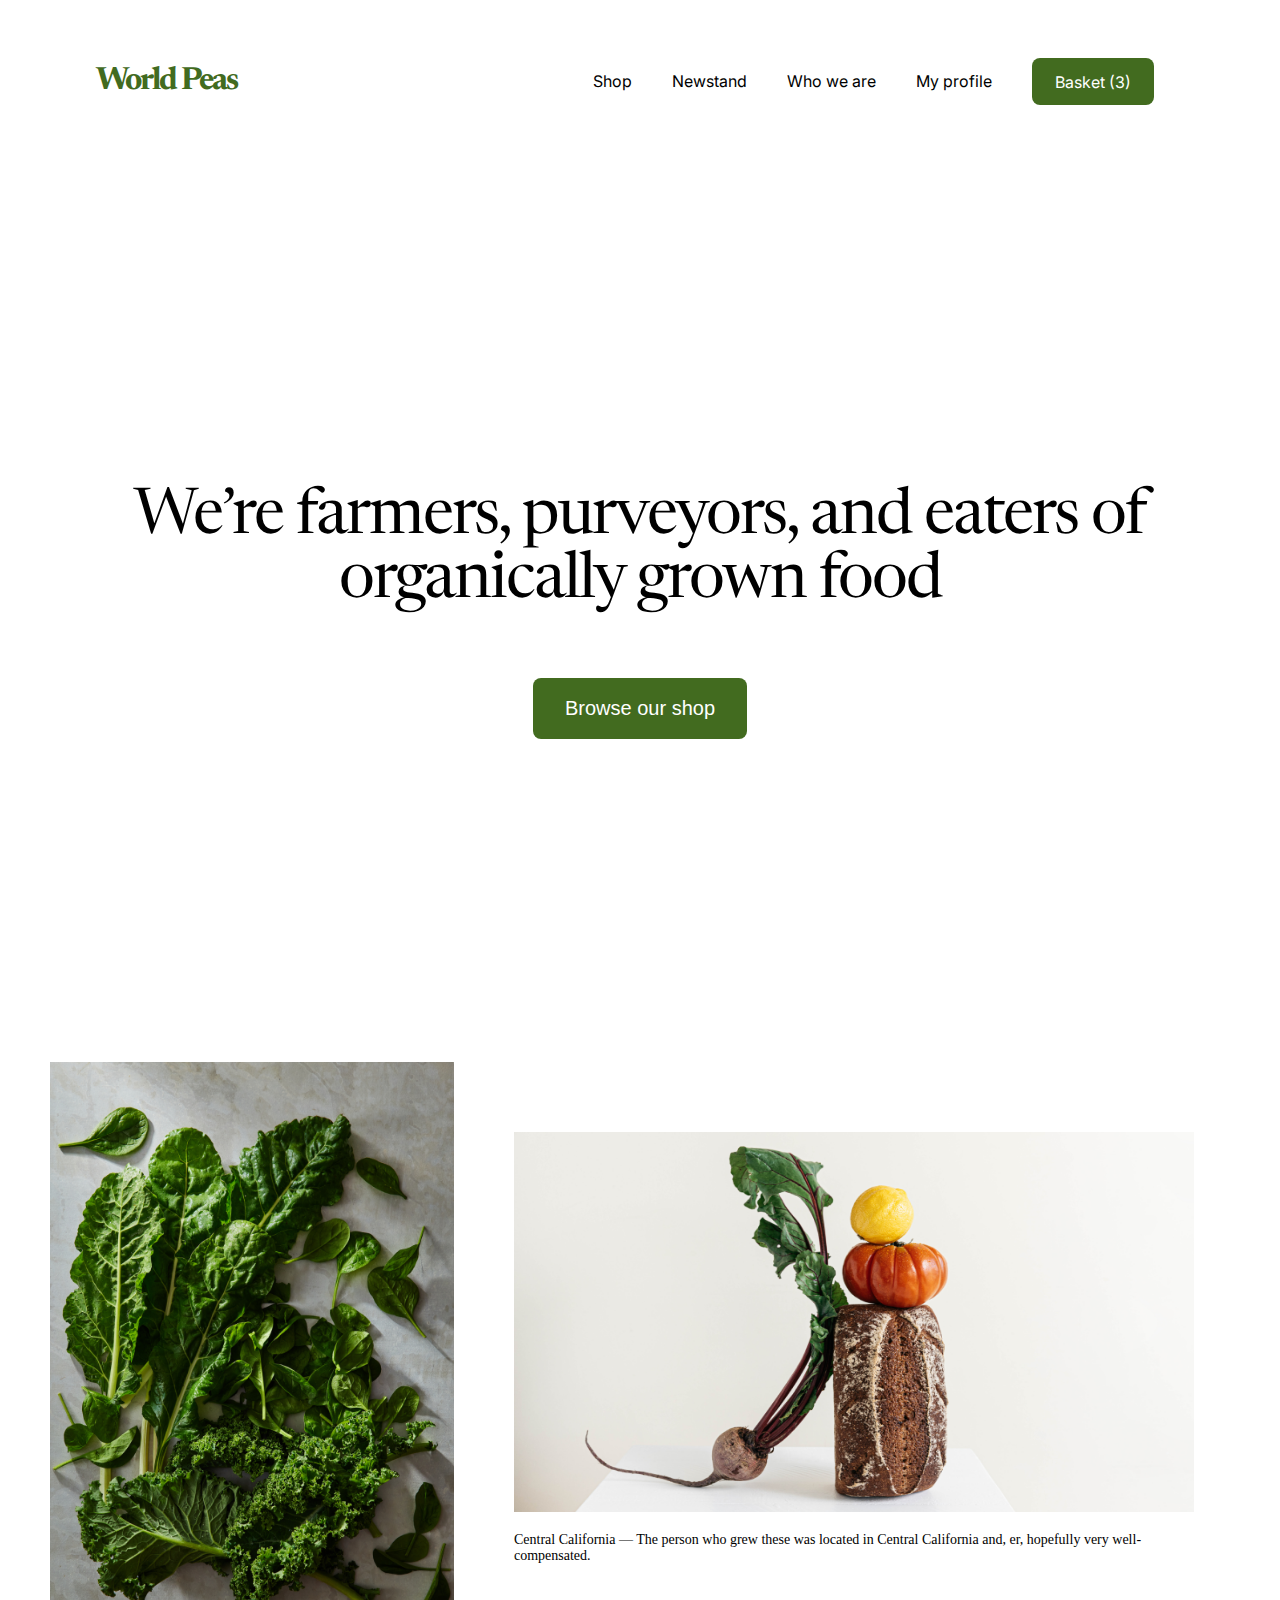
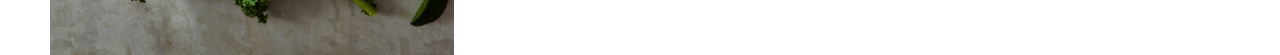
==== index.html @ 2a52c4ac "Add: New Section" ====
<!DOCTYPE html>
<html lang="en">
<head>
    <meta charset="UTF-8">
    <meta name="viewport" content="width=device-width, initial-scale=1.0">
    <title>World Peas</title>
    <link rel="preconnect" href="https://fonts.googleapis.com">
    <link rel="preconnect" href="https://fonts.gstatic.com" crossorigin>
    <link href="https://fonts.googleapis.com/css2?family=Newsreader:ital,opsz,wght@0,6..72,200..800;1,6..72,200..800&display=swap" rel="stylesheet">
    <link rel="stylesheet" href="assets/styles/main.css">
    <link rel="preconnect" href="https://fonts.googleapis.com">
    <link rel="preconnect" href="https://fonts.gstatic.com" crossorigin>
    <link href="https://fonts.googleapis.com/css2?family=Inter:ital,opsz,wght@0,14..32,100..900;1,14..32,100..900&family=Newsreader:ital,opsz,wght@0,6..72,200..800;1,6..72,200..800&display=swap" rel="stylesheet">
</head>
<body>
    <header>
        <nav>
            <h2>World Peas</h2>
            <div>
                <ul>
                    <li><a href="#">Shop</a></li>
                    <li><a href="#">Newstand</a></li>
                    <li><a href="#">Who we are</a></li>
                    <li><a href="#">My profile</a></li>
                    <li><a href="#" class="Basket">Basket (3)</a></li>
                </ul>
            </div>
        </nav>
    </header>
    
    <section class="head">
        <h1>We’re farmers, 
            purveyors, and eaters of organically 
            grown food
        </h1>
        <input type="button" value="Browse our shop">
    </section>
    <section class="img">
        <img src="assets/images/jonathan-kemper-1HHrdIoLFpU-unsplash 1.png" alt="">
        <div>
            <img src="assets/images/Stocksy_txp226f62b2aNe300_Medium_4582193 1.png" alt="">
            <p>Central California — The person who grew these was located in Central California and, er, hopefully very well-compensated.</p>
        </div>
    </section>



    <script src="assets/javascript/main.js"></script>
</body>
</html>
---- assets/styles/main.css ----
* {
    margin: 0;
    padding: 0;
    box-sizing: border-box;
}
:root{
    --DarkMossGreen: #426B1F;
}

nav {
    display: flex;
    justify-content: space-between;
    align-items: center;
    padding: 41px 96px;
    font-family: "Inter", sans-serif;
}

nav h2 {
    color:  var(--DarkMossGreen);
    font-size: 32px;
    font-family: "Newsreader", serif;
    letter-spacing: -2px;
    
}

nav div ul {
    display: flex;
    padding: 10px;
}

nav div ul li {

    padding: 20px;
    list-style-type: none;
}

nav div ul li a {
    text-decoration: none;
    color: #000;
}

.Basket {
    padding: 13.5px 23px;
    background-color: var(--DarkMossGreen);
    border-radius: 8px;
    color: #fff;
}
.head{
    width: 100%;
    height: 100vh;
    display: flex;
    flex-direction: column;
    justify-content: center;
    text-align: center;
    align-items: center;
}
.head h1{
    font-size: 64px;
    font-family: "Newsreader", serif;
    font-weight: 400;
    letter-spacing: -2px;
}
.head input{
    font-size: 20px;
    margin-top: 64px;
    padding: 19px 32px;
    background-color: var(--DarkMossGreen);
    color: #fff;
    border-radius: 8px;
    border: none;
}

.img{
    display: flex;

}
.img img{
    width: 404px;
    height: 593px;
    margin-left: 50px;
    
}
.img div img{
    width: 680px;
    height: 380px;
    margin: 16px;
    margin: 70px 16px 16px 60px;
}
.img div p{
    font-size: 14px;
    margin-left: 60px;
    max-width: 630px;
}
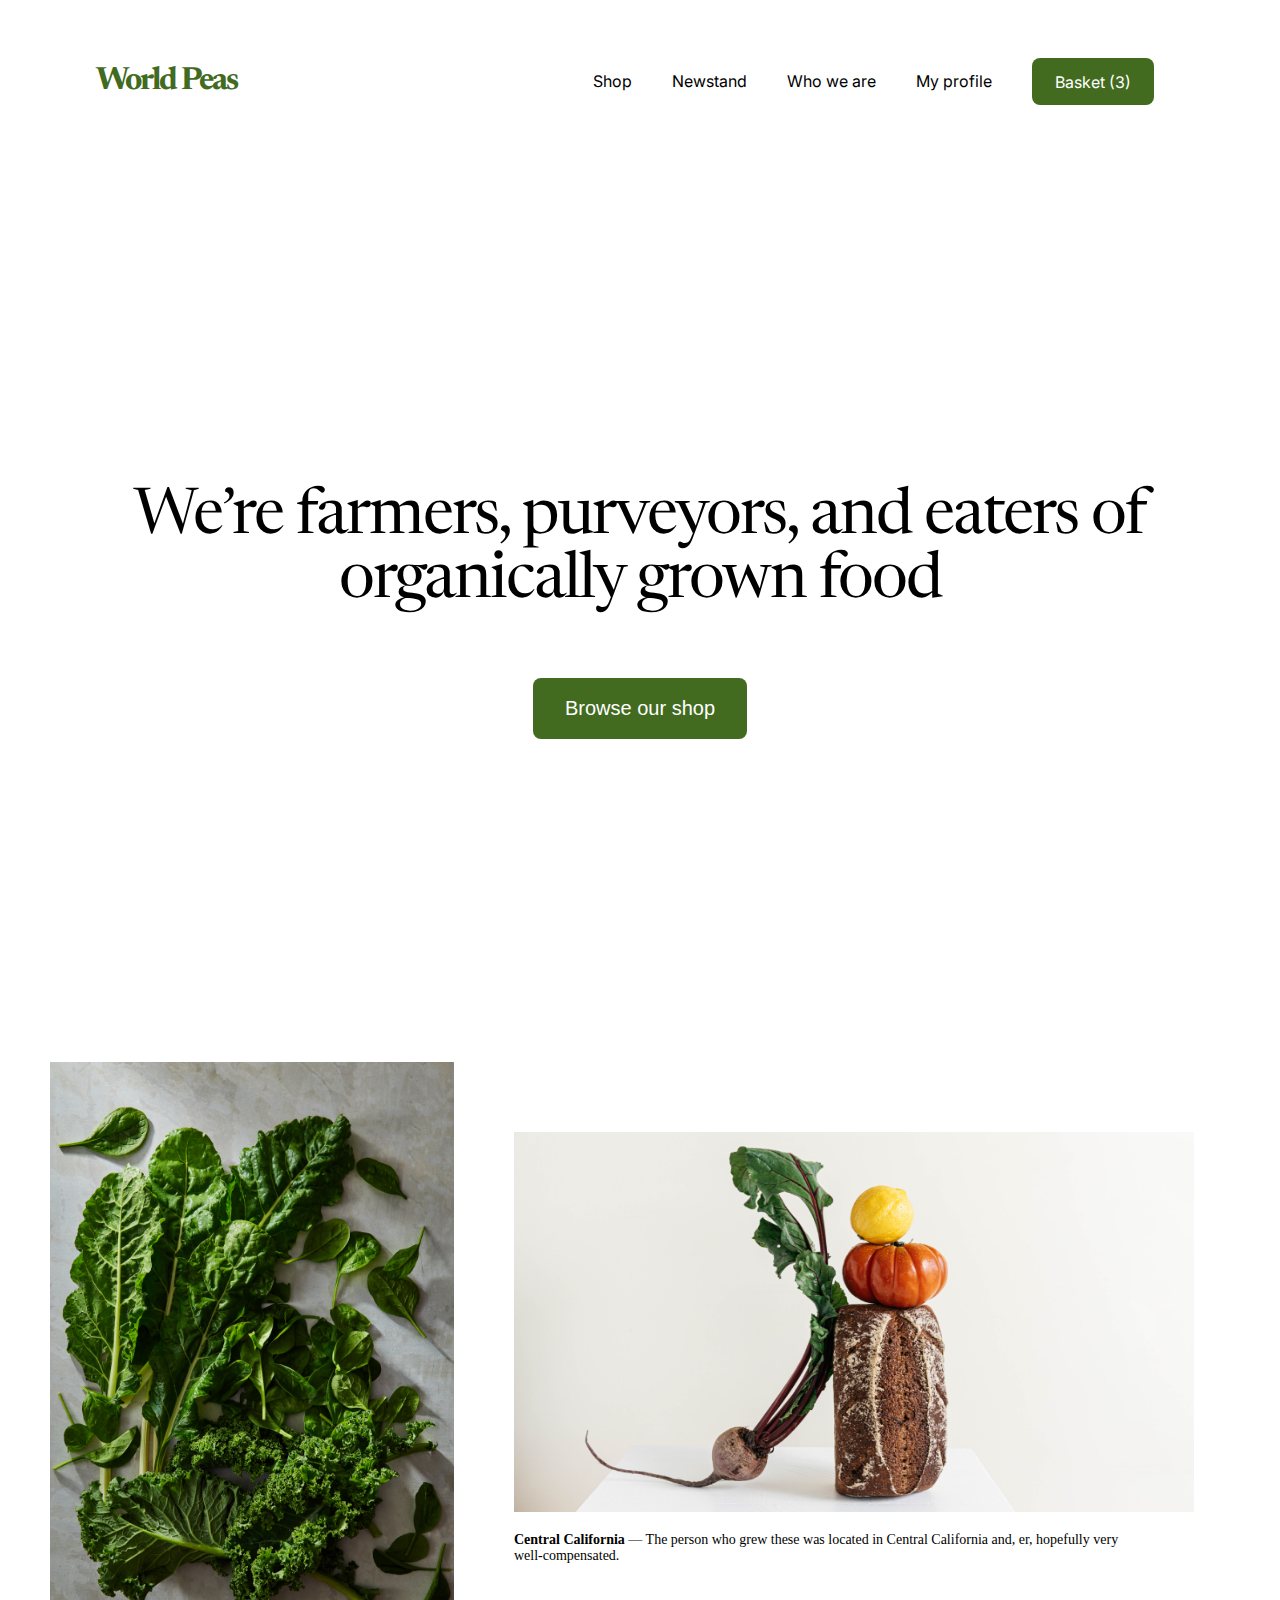
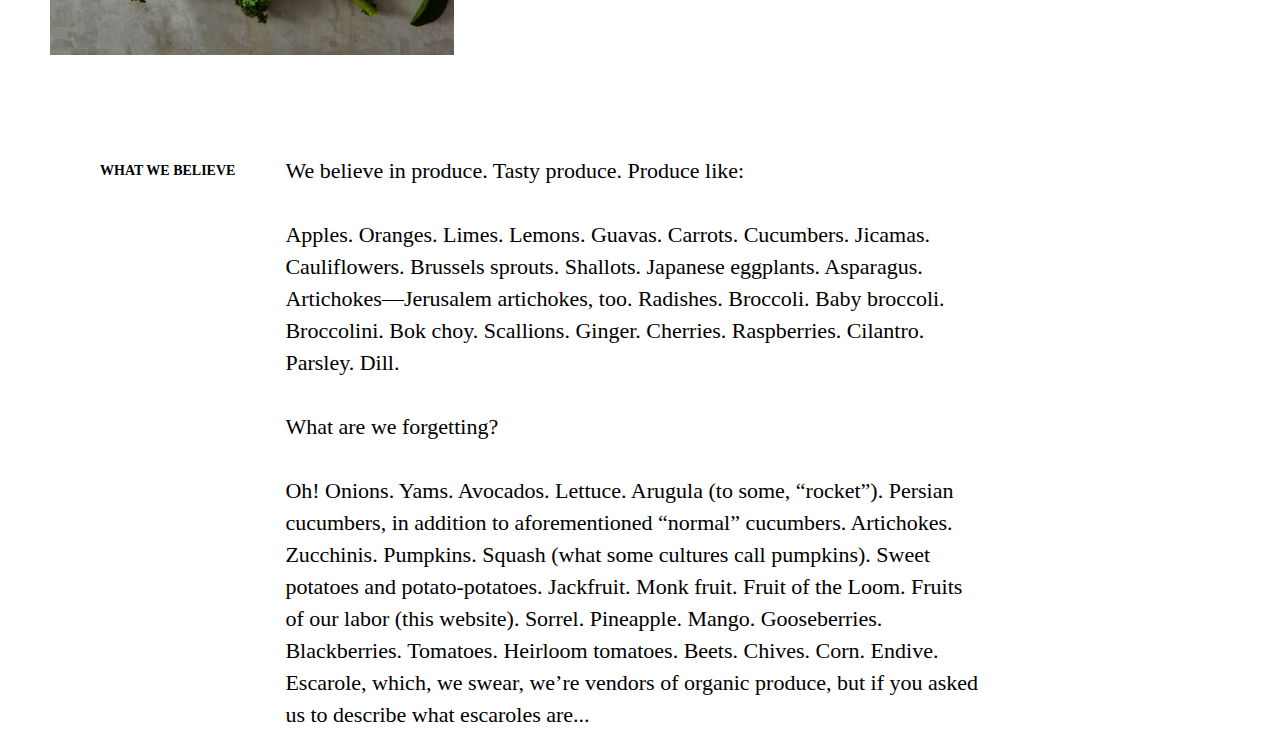
==== commit 34973269: "Add: New Section" ====
--- a/index.html
+++ b/index.html
@@ -39,7 +39,19 @@
         <img src="assets/images/jonathan-kemper-1HHrdIoLFpU-unsplash 1.png" alt="">
         <div>
             <img src="assets/images/Stocksy_txp226f62b2aNe300_Medium_4582193 1.png" alt="">
-            <p>Central California — The person who grew these was located in Central California and, er, hopefully very well-compensated.</p>
+            <p><span>Central California</span>  — The person who grew these was located in Central California and, er, hopefully very well-compensated.</p>
+        </div>
+    </section>
+    <section class="pragraph">
+        <h3>WHAT WE BELIEVE</h3>
+        <div>
+            <p>We believe in produce. Tasty produce. Produce like:
+                <br><br>
+                Apples. Oranges. Limes. Lemons. Guavas. Carrots. Cucumbers. Jicamas. Cauliflowers. Brussels sprouts. Shallots. Japanese eggplants. Asparagus. Artichokes—Jerusalem artichokes, too. Radishes. Broccoli. Baby broccoli. Broccolini. Bok choy. Scallions. Ginger. Cherries. Raspberries. Cilantro. Parsley. Dill. 
+                <br><br>
+                What are we forgetting?
+                <br><br>
+                Oh! Onions. Yams. Avocados. Lettuce. Arugula (to some, “rocket”). Persian cucumbers, in addition to aforementioned “normal” cucumbers. Artichokes. Zucchinis. Pumpkins. Squash (what some cultures call pumpkins). Sweet potatoes and potato-potatoes. Jackfruit. Monk fruit. Fruit of the Loom. Fruits of our labor (this website). Sorrel. Pineapple. Mango. Gooseberries. Blackberries. Tomatoes. Heirloom tomatoes. Beets. Chives. Corn. Endive. Escarole, which, we swear, we’re vendors of organic produce, but if you asked us to describe what escaroles are...</p>
         </div>
     </section>
 
--- a/assets/styles/main.css
+++ b/assets/styles/main.css
@@ -37,6 +37,12 @@
 nav div ul li a {
     text-decoration: none;
     color: #000;
+    border-radius: 5px;
+    transition: background-color 0.3s;
+}
+nav div ul li a:hover{
+    background-color: var(--DarkMossGreen);
+    
 }
 
 .Basket {
@@ -45,6 +51,7 @@
     border-radius: 8px;
     color: #fff;
 }
+
 .head{
     width: 100%;
     height: 100vh;
@@ -68,8 +75,12 @@
     color: #fff;
     border-radius: 8px;
     border: none;
+    transition: transform 0.6s;
 }
 
+.head input:hover{
+    transform: scale(1.1);
+}
 .img{
     display: flex;
 
@@ -91,3 +102,22 @@
     margin-left: 60px;
     max-width: 630px;
 }
+.img div p span{
+    font-weight: 600;
+}
+.pragraph{
+    display: flex;
+    margin: 100px 0px 10px 0px;
+    font-size: 22px;
+    line-height: 32px;
+}
+.pragraph p{
+    width: 700px;
+}
+.pragraph h3{
+    margin: 0 50px 0 100px;
+    font-size: 14px;
+}
+
+
+
